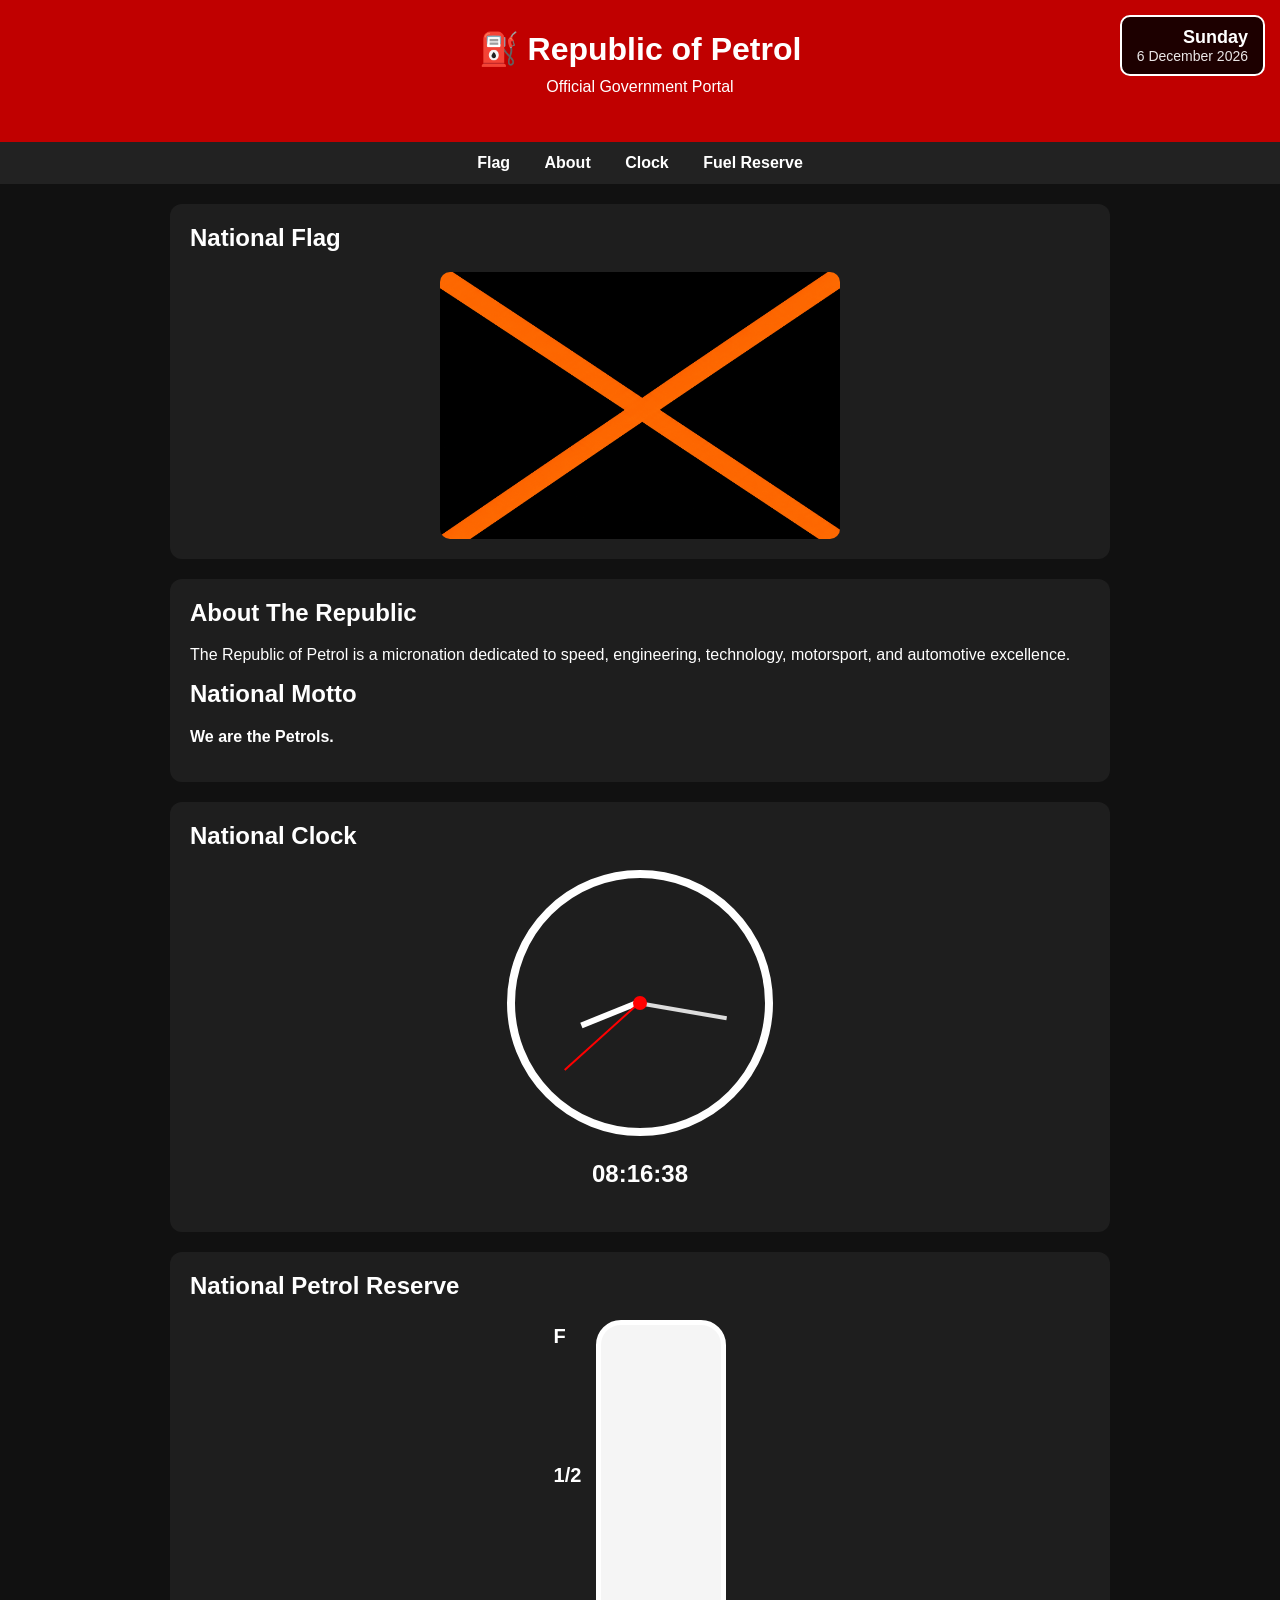
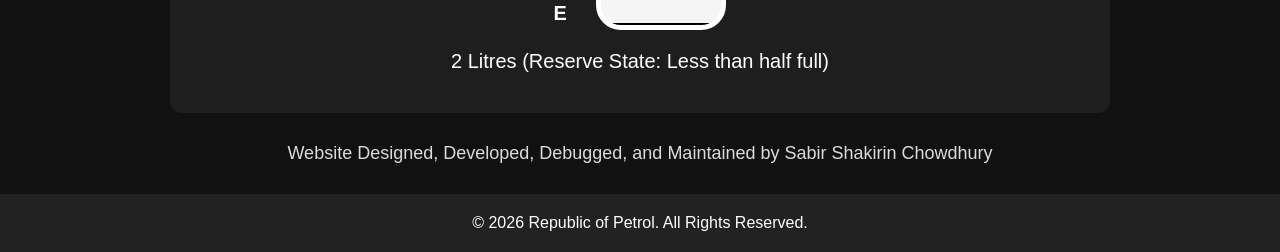
==== index.html @ ddeef67f "Add files" ====
<!DOCTYPE html>
<html lang="en">
<head>
    <meta charset="UTF-8">
    <meta name="viewport" content="width=device-width, initial-scale=1.0">
    <title>Republic of Petrol</title>
    <link rel="stylesheet" href="style.css">
</head>
<body>

    <!-- Dhaka Date Box -->
    <div id="date-box">
        <div id="day-display"></div>
        <div id="date-display"></div>
    </div>

    <header>
        <h1>⛽ Republic of Petrol</h1>
        <p>Official Government Portal</p>
    </header>

    <nav>
        <a href="#flag">Flag</a>
        <a href="#about">About</a>
        <a href="#clock">Clock</a>
        <a href="#stats">Fuel Reserve</a>
    </nav>

    <section class="card" id="flag">
        <h2>National Flag</h2>
        <img src="flag.png" alt="Republic of Petrol Flag">
    </section>

    <section class="card" id="about">
        <h2>About The Republic</h2>
        <p>
            The Republic of Petrol is a micronation dedicated to
            speed, engineering, technology, motorsport, and automotive
            excellence.
        </p>

        <h2>National Motto</h2>
        <p><strong>We are the Petrols.</strong></p>
    </section>

    <section class="card" id="clock">
        <h2>National Clock </h2>

        <div class="clock">
            <div class="hand hour" id="hour"></div>
            <div class="hand minute" id="minute"></div>
            <div class="hand second" id="second"></div>
            <div class="center"></div>
        </div>

        <p id="digital-clock"></p>
    </section>

    <section class="card" id="stats">
        <h2>National Petrol Reserve</h2>

        <div class="gauge-container">

            <div class="labels">
                <span>F</span>
                <span>1/2</span>
                <span>E</span>
            </div>

            <div class="tank">
                <div class="fuel" id="fuel-level"></div>

                <div class="tick tick-top"></div>
                <div class="tick tick-mid"></div>
                <div class="tick tick-bot"></div>
            </div>

        </div>

        <p id="petrol-counter">
            0 Litres (Reserve State: Less than half full)
        </p>
    </section>

    <p class="credit">
        Website Designed, Developed, Debugged, and Maintained by Sabir Shakirin Chowdhury
    </p>

    <footer>
        © 2026 Republic of Petrol. All Rights Reserved.
    </footer>

    <script src="script.js"></script>

</body>
</html>
---- style.css ----
body {
    margin: 0;
    font-family: Arial, sans-serif;
    background: #111;
    color: white;
}

/* DATE BOX */

#date-box {
    position: fixed;
    top: 15px;
    right: 15px;
    background: rgba(0, 0, 0, 0.85);
    border: 2px solid white;
    border-radius: 10px;
    padding: 10px 15px;
    text-align: right;
    z-index: 1000;
}

#day-display {
    font-size: 18px;
    font-weight: bold;
}

#date-display {
    font-size: 14px;
    opacity: 0.9;
}

/* HEADER */

header {
    background: #c00000;
    text-align: center;
    padding: 30px;
}

header h1 {
    margin: 0;
}

header p {
    margin-top: 10px;
}

/* NAVIGATION */

nav {
    background: #222;
    text-align: center;
    padding: 12px;
}

nav a {
    color: white;
    text-decoration: none;
    margin: 0 15px;
    font-weight: bold;
}

nav a:hover {
    color: #ff5555;
}

/* CARDS */

.card {
    background: #1e1e1e;
    max-width: 900px;
    margin: 20px auto;
    padding: 20px;
    border-radius: 12px;
}

.card h2 {
    margin-top: 0;
}

/* FLAG */

img {
    display: block;
    margin: auto;
    max-width: 400px;
    width: 100%;
    border-radius: 10px;
}

/* CLOCK */

.clock {
    position: relative;
    width: 250px;
    height: 250px;
    margin: 20px auto;
    border: 8px solid white;
    border-radius: 50%;
}

.hand {
    position: absolute;
    left: 50%;
    bottom: 50%;
    transform-origin: bottom;
}

.hour {
    width: 6px;
    height: 60px;
    background: white;
    margin-left: -3px;
}

.minute {
    width: 4px;
    height: 90px;
    background: #ddd;
    margin-left: -2px;
}

.second {
    width: 2px;
    height: 100px;
    background: red;
    margin-left: -1px;
}

.center {
    position: absolute;
    width: 14px;
    height: 14px;
    background: red;
    border-radius: 50%;
    top: 50%;
    left: 50%;
    transform: translate(-50%, -50%);
}

#digital-clock {
    text-align: center;
    font-size: 24px;
    font-weight: bold;
}

/* FUEL GAUGE */

.gauge-container {
    display: flex;
    justify-content: center;
    align-items: center;
    gap: 15px;
}

.labels {
    height: 300px;
    display: flex;
    flex-direction: column;
    justify-content: space-between;
    font-size: 20px;
    font-weight: bold;
}

.tank {
    width: 120px;
    height: 300px;
    border: 5px solid white;
    border-radius: 25px;
    position: relative;
    overflow: hidden;
    background: #f5f5f5;
}

.fuel {
    position: absolute;
    bottom: 0;
    width: 100%;
    height: 0%;
    background: black;
    transition: height 0.8s ease;
}

.tick {
    position: absolute;
    right: -20px;
    width: 15px;
    height: 4px;
    background: white;
}

.tick-top {
    top: 10px;
}

.tick-mid {
    top: 50%;
    transform: translateY(-50%);
}

.tick-bot {
    bottom: 10px;
}

#petrol-counter {
    text-align: center;
    font-size: 20px;
    margin-top: 20px;
}

/* CREDIT */

.credit {
    text-align: center;
    font-size: 18px;
    margin-top: 30px;
    opacity: 0.85;
}

/* FOOTER */

footer {
    text-align: center;
    padding: 20px;
    background: #222;
    margin-top: 30px;
}
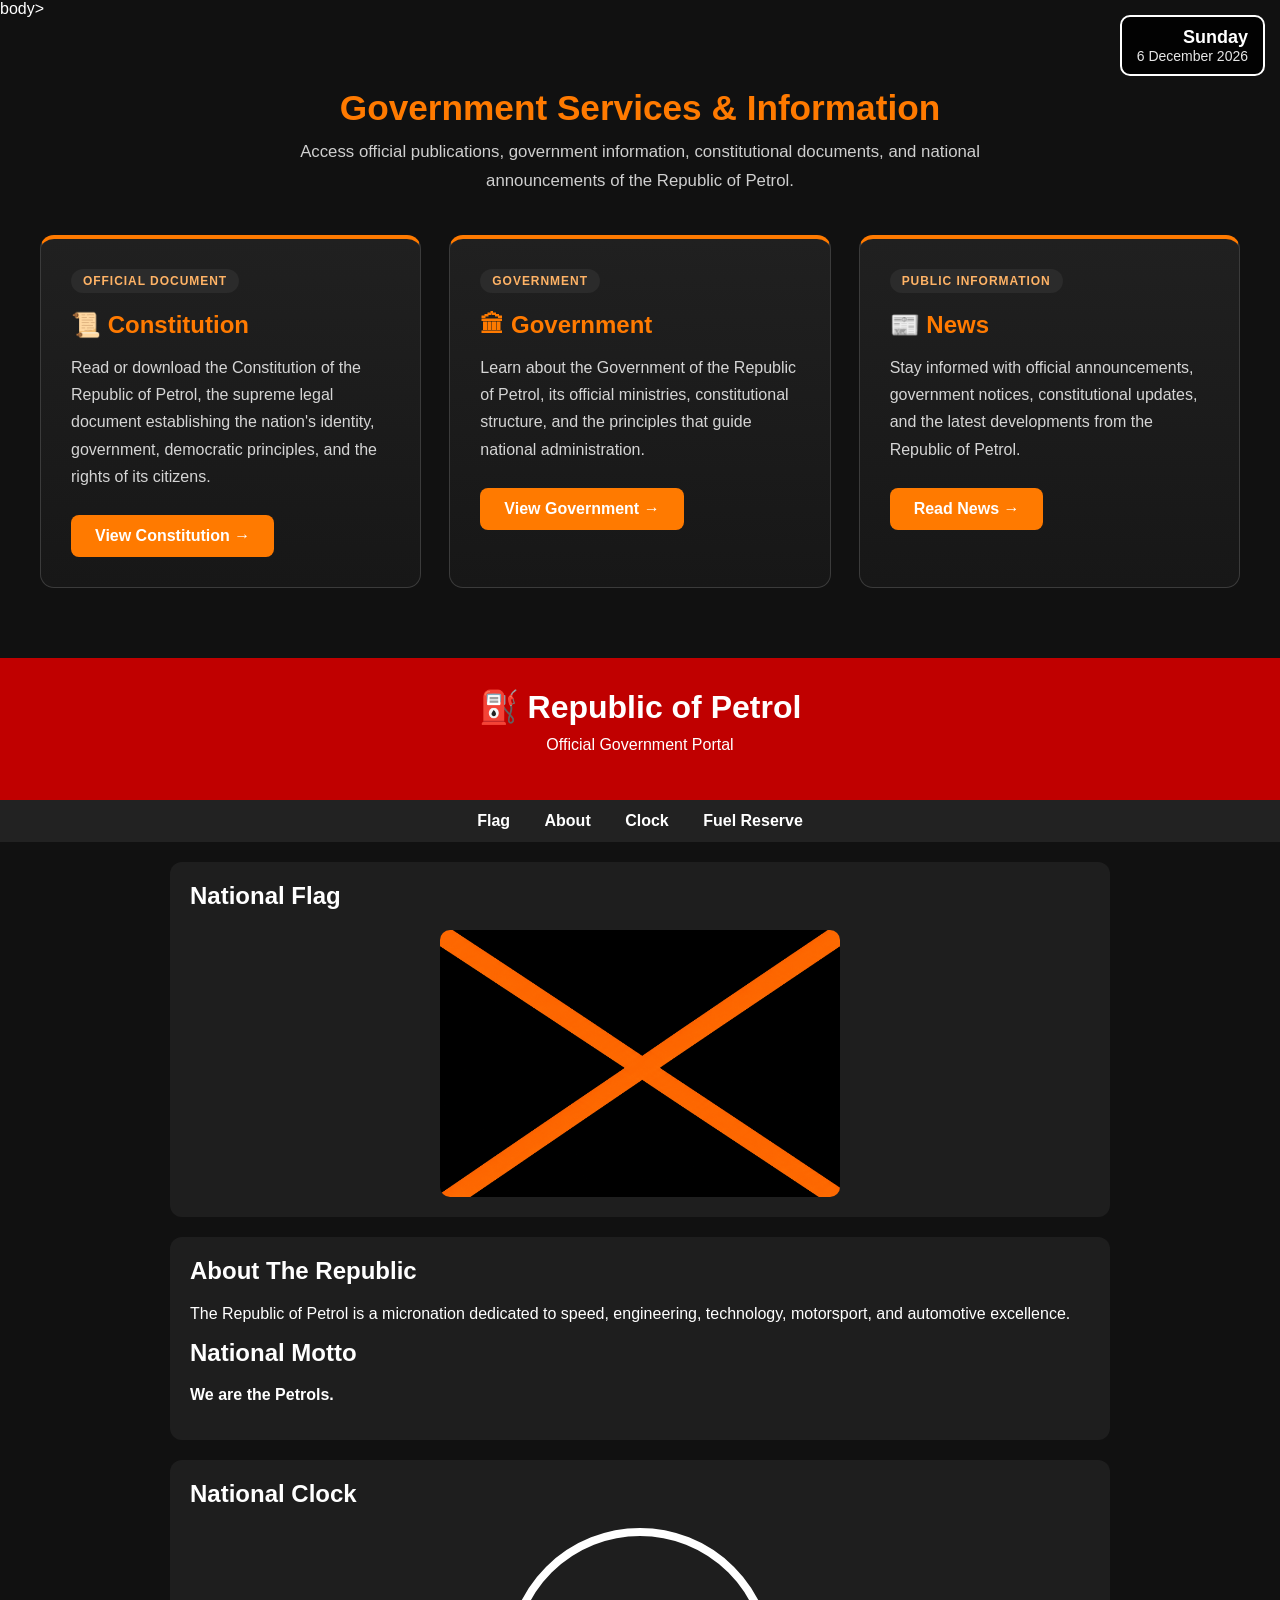
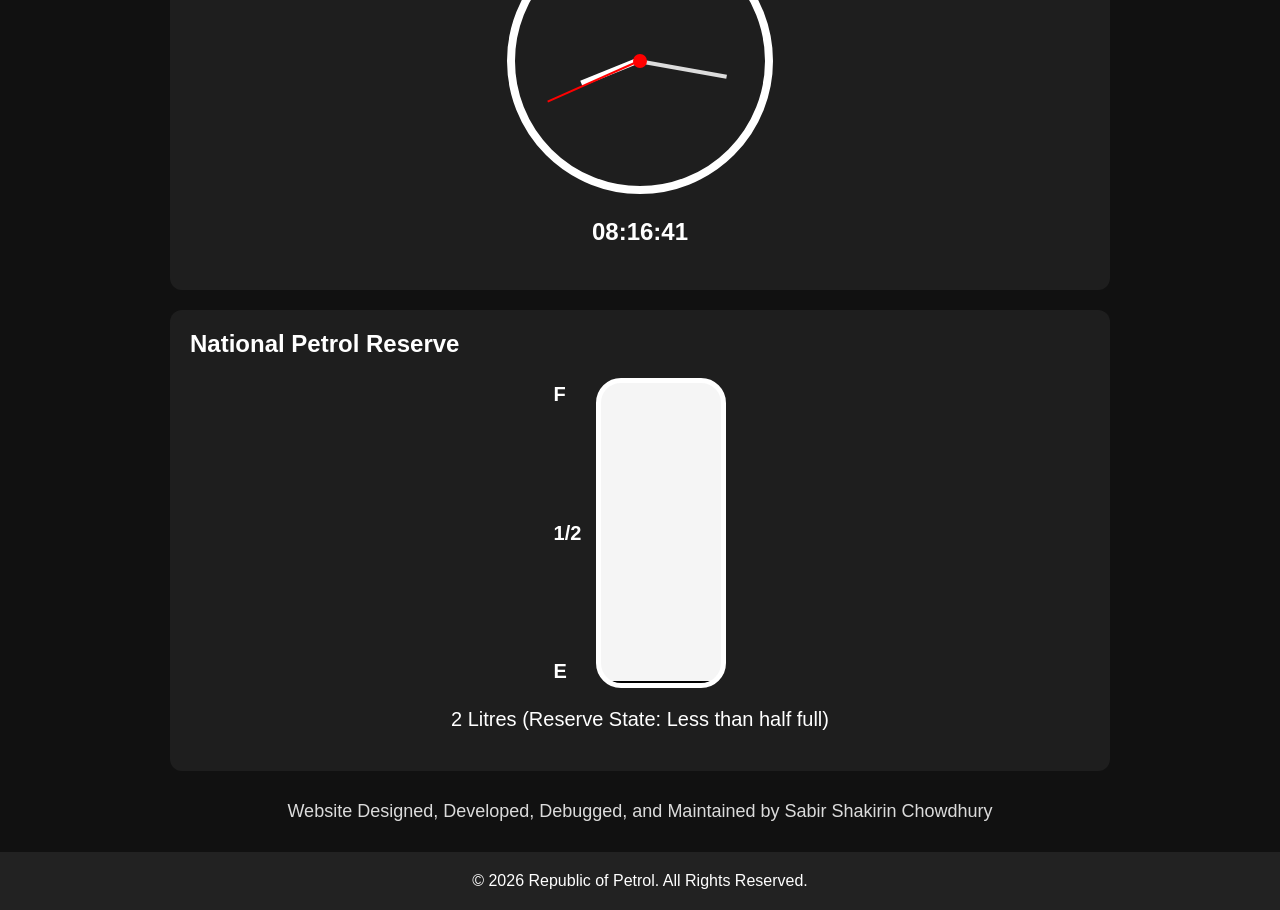
==== commit b3288106: "New update with feature cards" ====
--- a/index.html
+++ b/index.html
@@ -6,8 +6,138 @@
     <meta name="viewport" content="width=device-width, initial-scale=1.0">
     <title>Republic of Petrol</title>
     <link rel="stylesheet" href="style.css">
+    <style>
+.quick-links{
+    max-width:1200px;
+    margin:0 auto 70px auto;
+    display:grid;
+    grid-template-columns:repeat(auto-fit,minmax(320px,1fr));
+    gap:28px;
+    padding:0 20px;
+}
+
+.quick-card{
+    background:linear-gradient(180deg,#202020,#171717);
+    border:1px solid #3b3b3b;
+    border-top:4px solid #ff7a00;
+    border-radius:14px;
+    padding:30px;
+    color:#f2f2f2;
+    transition:all .25s ease;
+}
+
+.quick-card:hover{
+    transform:translateY(-6px);
+    border-color:#ff7a00;
+    box-shadow:0 12px 30px rgba(255,122,0,.18);
+}
+
+.card-tag{
+    display:inline-block;
+    background:#2b2b2b;
+    color:#ffb366;
+    padding:5px 12px;
+    border-radius:999px;
+    font-size:.75rem;
+    font-weight:bold;
+    letter-spacing:.08em;
+    text-transform:uppercase;
+    margin-bottom:18px;
+}
+
+.quick-card h2{
+    color:#ff7a00;
+    margin:0 0 15px;
+    font-size:1.5rem;
+}
+
+.quick-card p{
+    color:#d5d5d5;
+    line-height:1.7;
+    margin:0;
+}
+
+.quick-card a{
+    display:inline-block;
+    margin-top:25px;
+    background:#ff7a00;
+    color:white;
+    text-decoration:none;
+    padding:12px 24px;
+    border-radius:8px;
+    font-weight:bold;
+    transition:.2s;
+}
+
+.quick-card a:hover{
+    background:#ff9433;
+}
+
+.quick-card a::after{
+    content:" →";
+}
+</style>
 </head>
-<body>
+body>
+
+    <!-- ================= Government Services & Information ================= -->
+
+<section style="text-align:center;margin:70px auto 40px auto;padding:0 20px;">
+    <h2 style="font-size:2.2rem;color:#ff7a00;margin-bottom:10px;">
+        Government Services &amp; Information
+    </h2>
+
+    <p style="max-width:750px;margin:auto;color:#cfcfcf;font-size:1.05rem;line-height:1.7;">
+        Access official publications, government information, constitutional
+        documents, and national announcements of the Republic of Petrol.
+    </p>
+</section>
+
+<section class="quick-links">
+
+    <div class="quick-card">
+        <span class="card-tag">Official Document</span>
+
+        <h2>📜 Constitution</h2>
+
+        <p>
+            Read or download the Constitution of the Republic of Petrol, the
+            supreme legal document establishing the nation's identity,
+            government, democratic principles, and the rights of its citizens.
+        </p>
+
+        <a href="constitution.html">View Constitution</a>
+    </div>
+
+    <div class="quick-card">
+        <span class="card-tag">Government</span>
+
+        <h2>🏛 Government</h2>
+
+        <p>
+            Learn about the Government of the Republic of Petrol, its official
+            ministries, constitutional structure, and the principles that guide
+            national administration.
+        </p>
+
+        <a href="gov.html">View Government</a>
+    </div>
+
+    <div class="quick-card">
+        <span class="card-tag">Public Information</span>
+
+        <h2>📰 News</h2>
+
+        <p>
+            Stay informed with official announcements, government notices,
+            constitutional updates, and the latest developments from the
+            Republic of Petrol.
+        </p>
+
+        <a href="news.html">Read News</a>
+    </div>
+
+</section>
 
     <!-- Dhaka Date Box -->
     <div id="date-box">
@@ -94,4 +224,4 @@
     <script src="script.js"></script>
 
 </body>
-</html>+</html>
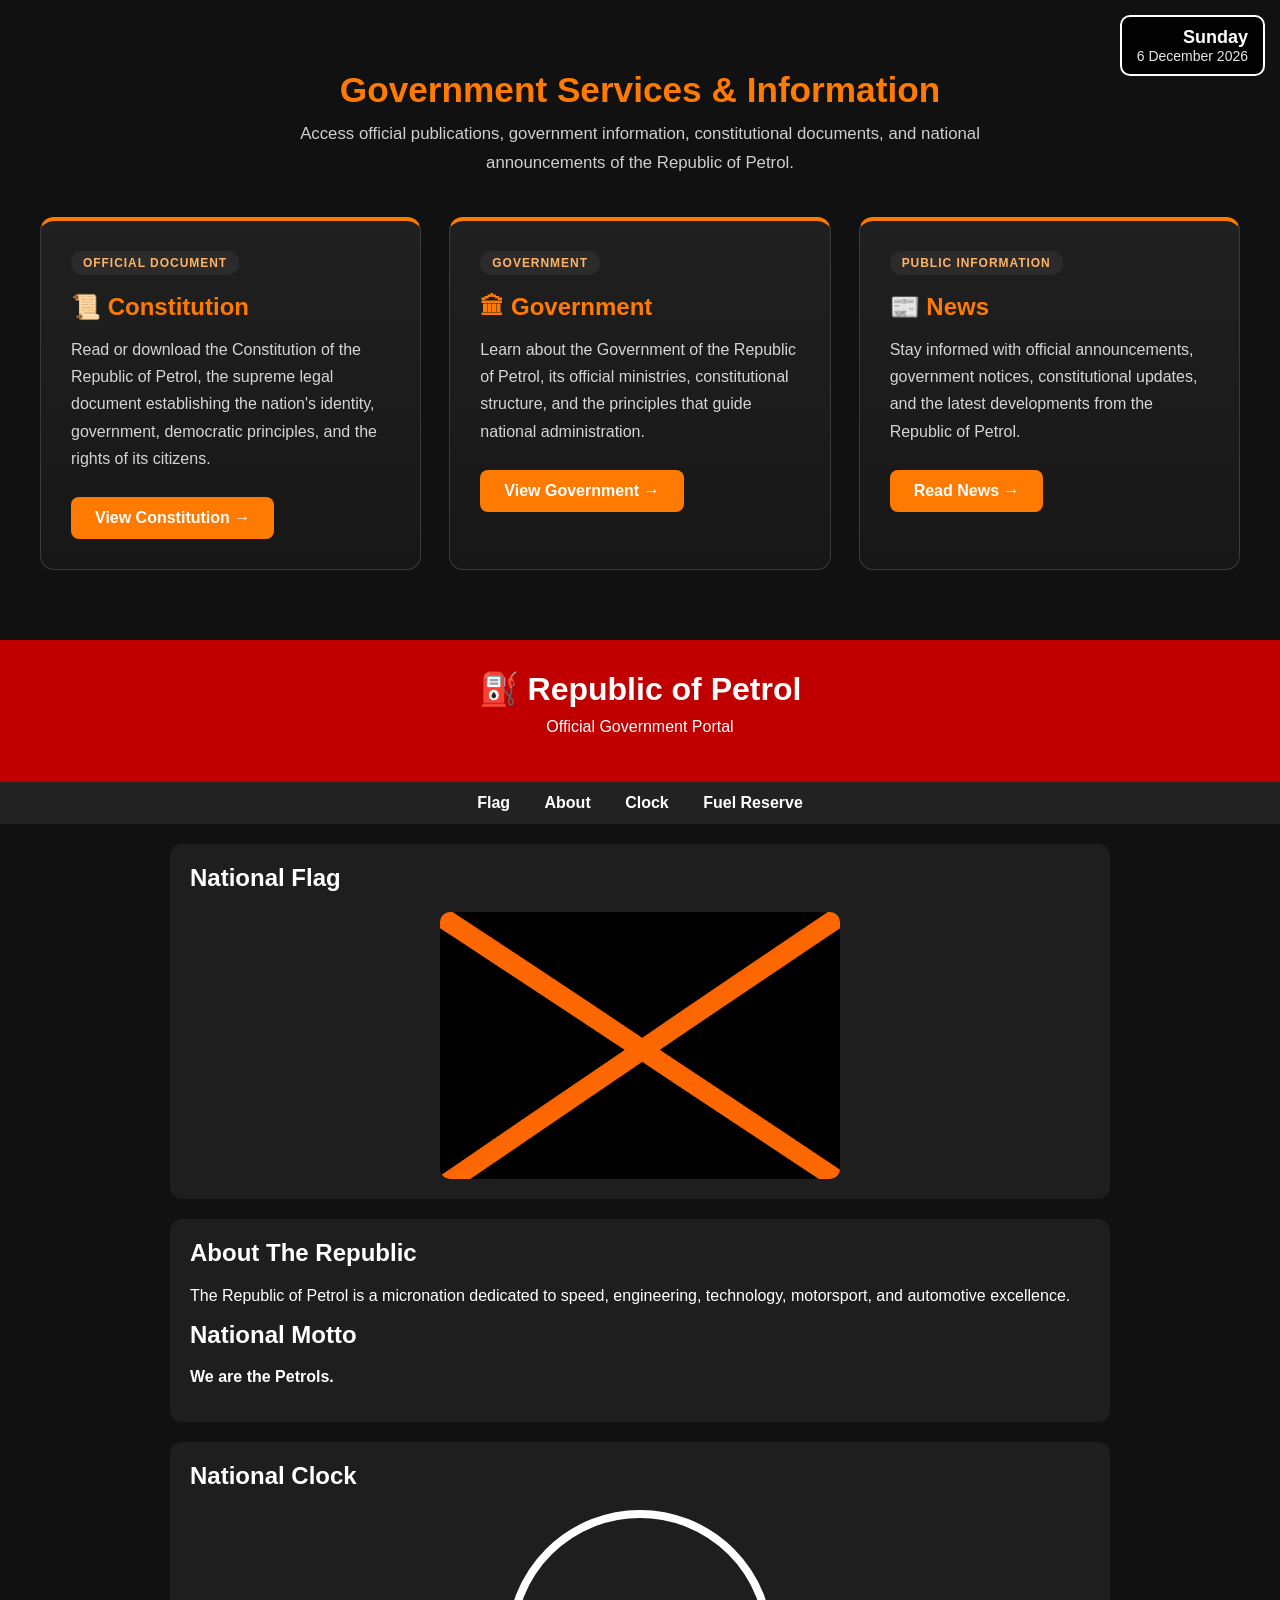
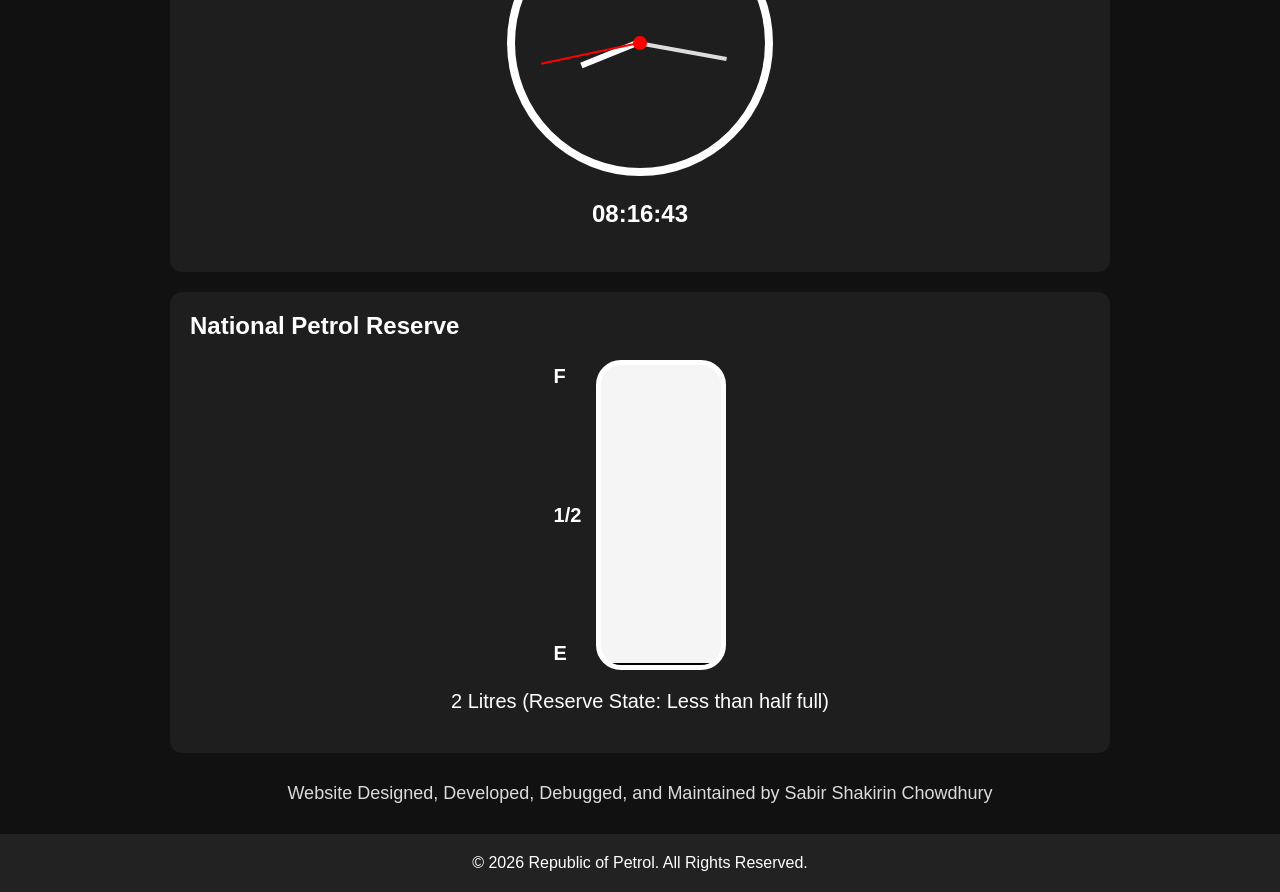
==== commit 581056b6: "Fixed body> bug Fixed a bug where </body> is body> so the text "body>" is visible." ====
--- a/index.html
+++ b/index.html
@@ -78,7 +78,7 @@
 }
 </style>
 </head>
-body>
+</body>
 
     <!-- ================= Government Services & Information ================= -->
 
--- a/style.css
+++ b/style.css
@@ -225,4 +225,4 @@
     padding: 20px;
     background: #222;
     margin-top: 30px;
-}+}
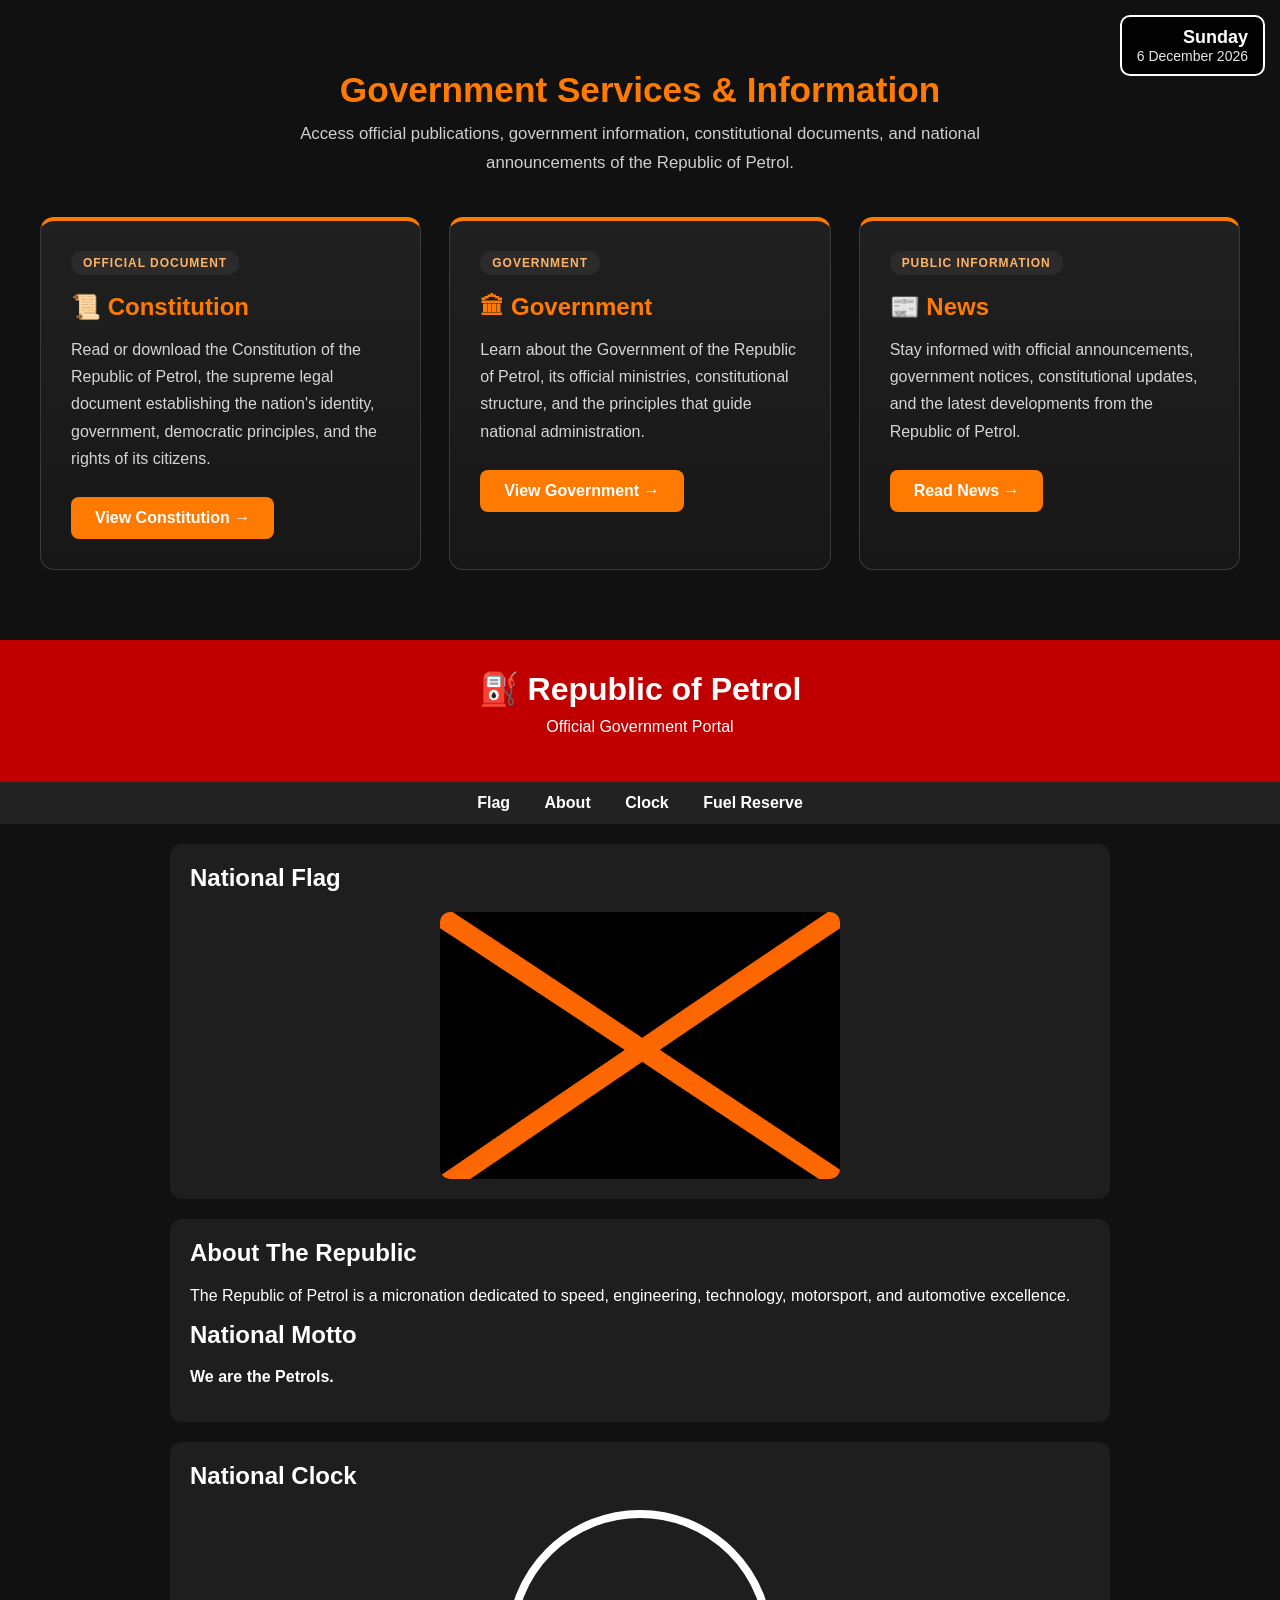
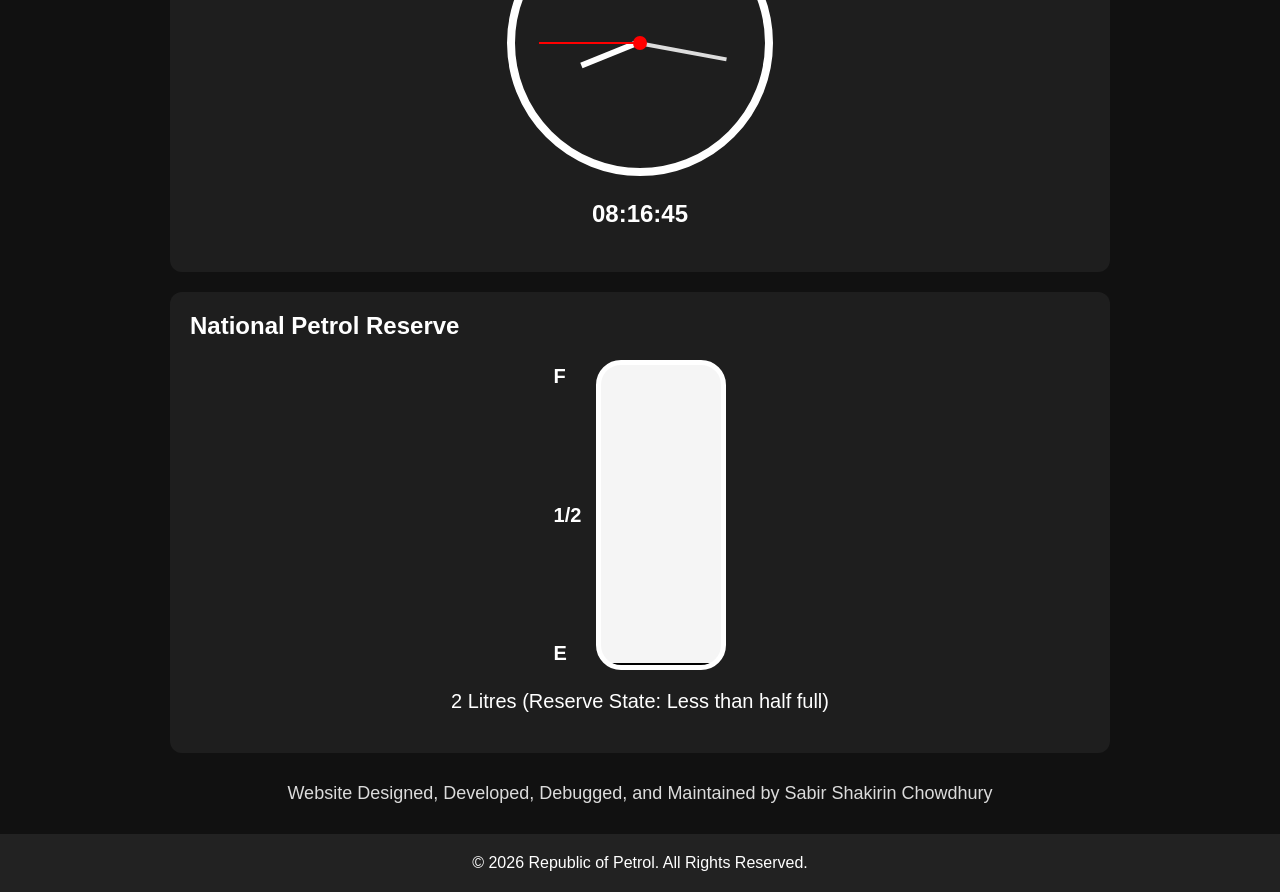
==== commit b3ee3bfa: "Add PWA support" ====
--- a/index.html
+++ b/index.html
@@ -5,6 +5,7 @@
     <meta charset="UTF-8">
     <meta name="viewport" content="width=device-width, initial-scale=1.0">
     <title>Republic of Petrol</title>
+    <link rel="manifest" href="manifest.webmanifest">
     <link rel="stylesheet" href="style.css">
     <style>
 .quick-links{
